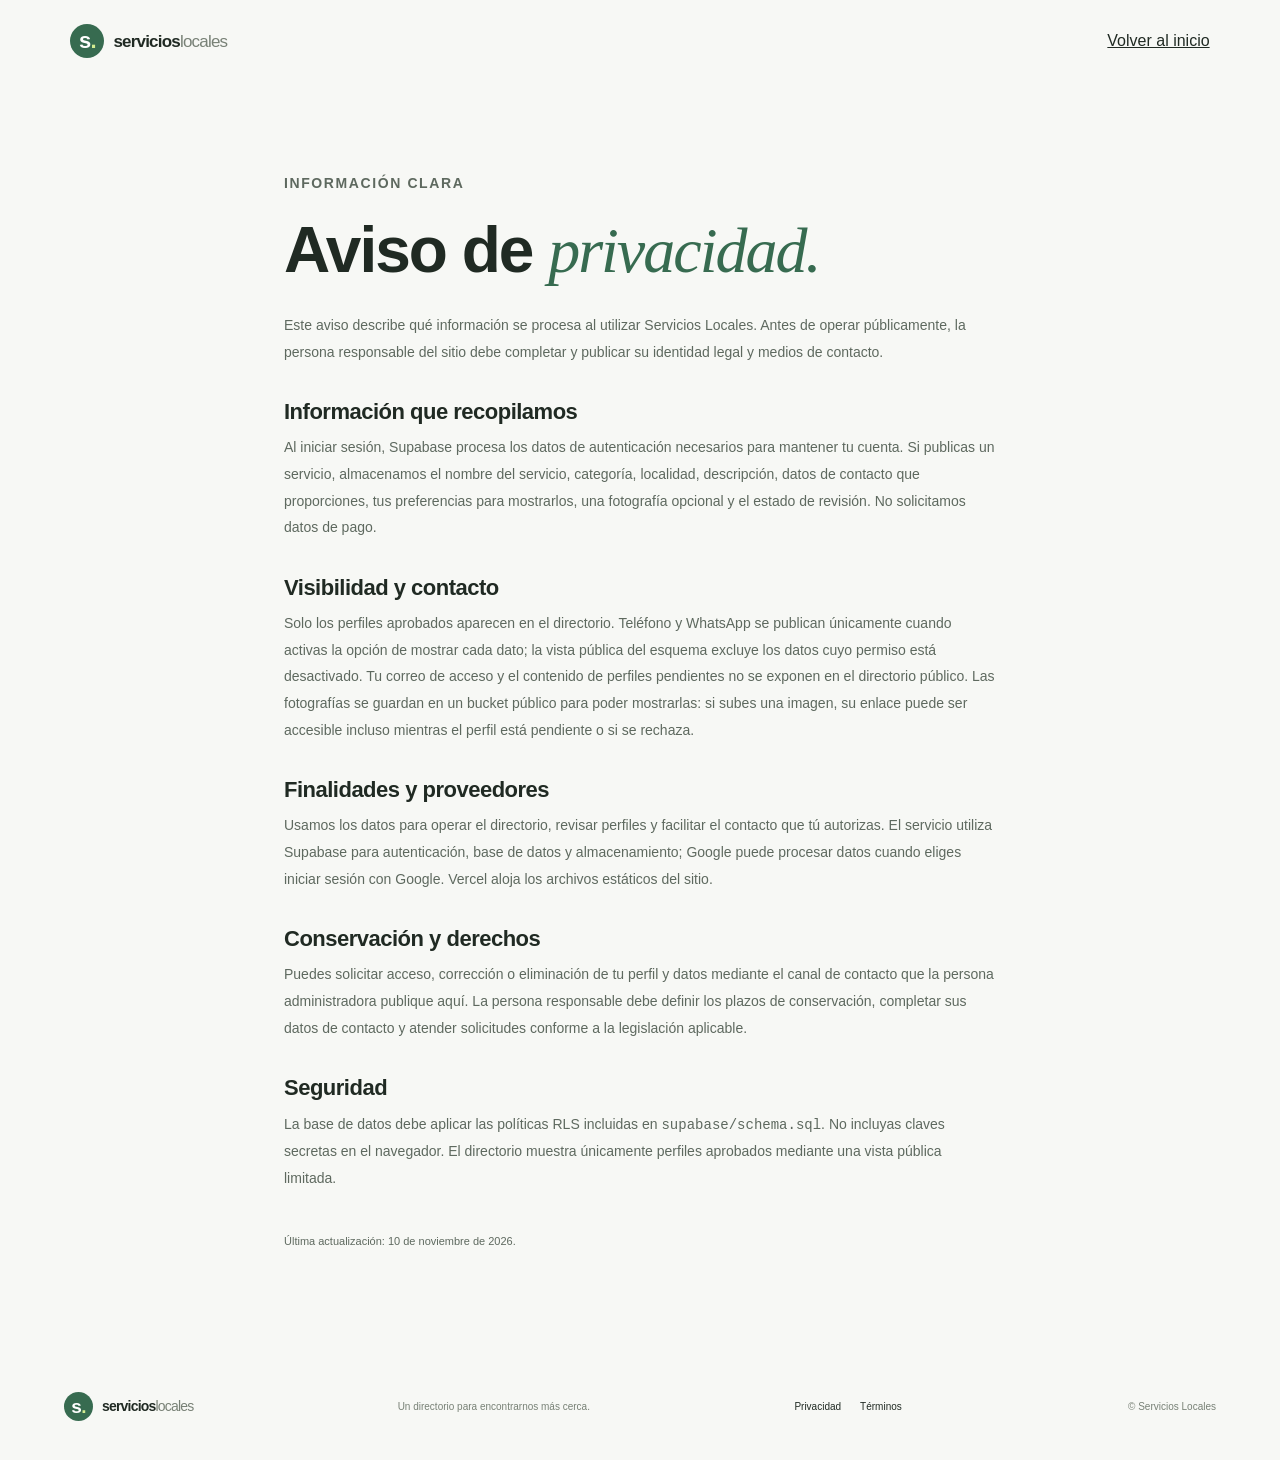
==== privacidad.html @ a19bece2 "Mejora sitio Servicios Locales para Vercel Co-authored-by: Copilot <223556219+Copilot@users.noreply." ====
<!doctype html>
<html lang="es">
<head>
  <meta charset="utf-8"><meta name="viewport" content="width=device-width, initial-scale=1">
  <title>Aviso de privacidad — Servicios Locales</title><link rel="icon" href="/favicon.svg" type="image/svg+xml"><link rel="stylesheet" href="/styles.css">
</head>
<body>
  <header class="site-header"><a class="brand" href="/"><span class="brand-mark" aria-hidden="true">s<span>.</span></span><span>servicios<span class="brand-light">locales</span></span></a><a href="/">Volver al inicio</a></header>
  <main class="legal-page"><p class="eyebrow">INFORMACIÓN CLARA</p><h1>Aviso de <em>privacidad.</em></h1>
    <p>Este aviso describe qué información se procesa al utilizar Servicios Locales. Antes de operar públicamente, la persona responsable del sitio debe completar y publicar su identidad legal y medios de contacto.</p>
    <h2>Información que recopilamos</h2><p>Al iniciar sesión, Supabase procesa los datos de autenticación necesarios para mantener tu cuenta. Si publicas un servicio, almacenamos el nombre del servicio, categoría, localidad, descripción, datos de contacto que proporciones, tus preferencias para mostrarlos, una fotografía opcional y el estado de revisión. No solicitamos datos de pago.</p>
    <h2>Visibilidad y contacto</h2><p>Solo los perfiles aprobados aparecen en el directorio. Teléfono y WhatsApp se publican únicamente cuando activas la opción de mostrar cada dato; la vista pública del esquema excluye los datos cuyo permiso está desactivado. Tu correo de acceso y el contenido de perfiles pendientes no se exponen en el directorio público. Las fotografías se guardan en un bucket público para poder mostrarlas: si subes una imagen, su enlace puede ser accesible incluso mientras el perfil está pendiente o si se rechaza.</p>
    <h2>Finalidades y proveedores</h2><p>Usamos los datos para operar el directorio, revisar perfiles y facilitar el contacto que tú autorizas. El servicio utiliza Supabase para autenticación, base de datos y almacenamiento; Google puede procesar datos cuando eliges iniciar sesión con Google. Vercel aloja los archivos estáticos del sitio.</p>
    <h2>Conservación y derechos</h2><p>Puedes solicitar acceso, corrección o eliminación de tu perfil y datos mediante el canal de contacto que la persona administradora publique aquí. La persona responsable debe definir los plazos de conservación, completar sus datos de contacto y atender solicitudes conforme a la legislación aplicable.</p>
    <h2>Seguridad</h2><p>La base de datos debe aplicar las políticas RLS incluidas en <code>supabase/schema.sql</code>. No incluyas claves secretas en el navegador. El directorio muestra únicamente perfiles aprobados mediante una vista pública limitada.</p>
    <p class="legal-updated">Última actualización: 10 de noviembre de 2026.</p>
  </main>
  <footer class="site-footer"><a class="brand brand-footer" href="/"><span class="brand-mark" aria-hidden="true">s<span>.</span></span><span>servicios<span class="brand-light">locales</span></span></a><p>Un directorio para encontrarnos más cerca.</p><nav aria-label="Enlaces legales"><a href="/privacidad">Privacidad</a><a href="/terminos">Términos</a></nav><span class="copyright">© Servicios Locales</span></footer>
</body>
</html>
---- styles.css ----
:root {
  color-scheme: light;
  --ink: #202a23;
  --muted: #647064;
  --paper: #f7f8f5;
  --white: #fff;
  --green: #376b50;
  --green-dark: #234a36;
  --lime: #d3eb91;
  --line: #e1e6dd;
  --serif: Georgia, "Times New Roman", serif;
  font-family: "DM Sans", sans-serif;
}
* { box-sizing: border-box; }
html { scroll-behavior: smooth; scroll-padding-top: 90px; }
body { margin: 0; color: var(--ink); background: var(--paper); }
a { color: inherit; }
button, input, select, textarea { font: inherit; }
button, select { cursor: pointer; }
:focus-visible { outline: 3px solid #679657; outline-offset: 3px; }
.sr-only { position: absolute; width: 1px; height: 1px; padding: 0; margin: -1px; overflow: hidden; clip: rect(0,0,0,0); white-space: nowrap; border: 0; }
.skip-link { position: absolute; z-index: 20; top: -50px; left: 16px; padding: 12px 16px; background: var(--white); border-radius: 6px; }
.skip-link:focus { top: 10px; }
.site-header { height: 82px; padding: 0 max(calc((100vw - 1200px)/2), 5.5vw); display: flex; align-items: center; justify-content: space-between; background: var(--paper); }
.brand { display: inline-flex; gap: 9px; align-items: center; text-decoration: none; font: 800 17px/1 "Manrope", sans-serif; letter-spacing: -.8px; }
.brand-light { font-weight: 500; color: #788176; }
.brand-mark { display: flex; align-items: center; justify-content: center; width: 34px; height: 34px; color: var(--white); background: var(--green); border-radius: 50%; font: 800 22px/1 "Manrope", sans-serif; }
.brand-mark span { color: var(--lime); }
.primary-nav { display: flex; align-items: center; gap: 35px; font-size: 13px; }
.primary-nav a, .site-footer nav a { text-decoration: none; }
.primary-nav a:hover, .site-footer nav a:hover { color: var(--green); }
.button { min-height: 48px; display: inline-flex; gap: 18px; align-items: center; justify-content: center; padding: 0 21px; border: 0; border-radius: 4px; font-weight: 700; font-size: 13px; text-decoration: none; transition: transform .18s, background .18s; }
.button:hover { transform: translateY(-2px); }
.button-dark { color: var(--white); background: var(--green-dark); }
.button-dark:hover { background: var(--green); }
.button-small { min-height: 40px; padding: 0 16px; }
.button-light { color: var(--ink); background: var(--white); }
.button-wide { width: 100%; margin-top: 12px; }
.menu-toggle { display: none; }
.hero { position: relative; min-height: 572px; display: grid; grid-template-columns: 1fr 1fr; align-items: center; padding: 58px max(calc((100vw - 1200px)/2), 5.5vw) 80px; overflow: hidden; background: #eaf0e6; }
.hero-copy { position: relative; z-index: 2; padding-bottom: 12px; }
.eyebrow { margin: 0 0 18px; color: var(--green); font-size: 10px; font-weight: 700; letter-spacing: 1.6px; }
.eyebrow-dot { display: inline-block; width: 7px; height: 7px; margin-right: 7px; background: #82a55c; border-radius: 50%; }
h1, h2, h3, p { margin-top: 0; }
h1, h2 { font-family: "Manrope", sans-serif; letter-spacing: -2px; }
.hero h1 { margin: 0; font-size: clamp(52px, 6vw, 78px); line-height: 1.04; font-weight: 600; }
h1 em, h2 em { color: var(--green); font-family: var(--serif); font-weight: 400; }
.hero-intro { max-width: 410px; margin: 23px 0 22px; color: #5d675d; font-size: 15px; line-height: 1.75; }
.hero-link { display: inline-flex; gap: 15px; align-items: center; color: var(--green-dark); font-size: 13px; font-weight: 700; text-decoration: none; }
.hero-link span { font-size: 19px; transition: transform .2s; }
.hero-link:hover span { transform: translateY(3px); }
.hero-proof { display: flex; align-items: center; gap: 12px; margin-top: 50px; color: #59645a; font-size: 11px; }
.avatar-stack { display: inline-flex; padding-left: 4px; }
.avatar-stack i { display: grid; place-items: center; width: 25px; height: 25px; margin-left: -5px; border: 2px solid #eaf0e6; border-radius: 50%; background: #c68359; color: white; font: 700 9px "DM Sans", sans-serif; }
.avatar-stack i:nth-child(2) { background: #68856b; }.avatar-stack i:nth-child(3) { background: #d19b54; }
.hero-art { position: relative; width: min(100%, 500px); height: 430px; justify-self: end; }
.art-sun { position: absolute; top: 31px; right: 68px; width: 250px; height: 250px; border-radius: 50%; background: #d5e6ca; }
.art-shape { position: absolute; z-index: 1; background: #b7cba7; }
.art-shape-one { top: 137px; left: 57px; width: 130px; height: 230px; border-radius: 80% 0 80% 0; transform: rotate(-37deg); }
.art-shape-two { top: 96px; right: 34px; width: 105px; height: 230px; border-radius: 0 80% 0 80%; transform: rotate(38deg); background: #8fab83; }
.art-flower { position: absolute; z-index: 2; top: 107px; left: 155px; width: 174px; height: 174px; }
.art-flower span { position: absolute; top: 0; left: 66px; width: 43px; height: 83px; border-radius: 50%; background: #d27858; transform-origin: 21px 87px; }
.art-flower span:nth-child(2) { transform: rotate(72deg); }.art-flower span:nth-child(3) { transform: rotate(144deg); }.art-flower span:nth-child(4) { transform: rotate(216deg); }.art-flower span:nth-child(5) { transform: rotate(288deg); }
.art-flower b { position: absolute; z-index: 1; top: 67px; left: 65px; width: 44px; height: 44px; border-radius: 50%; background: #e9c470; }
.art-leaf { position: absolute; z-index: 3; background: #608262; }
.art-leaf-one { top: 252px; left: 123px; width: 42px; height: 100px; border-radius: 100% 0 100% 0; transform: rotate(-20deg); }
.art-leaf-two { top: 221px; right: 71px; width: 39px; height: 96px; border-radius: 0 100% 0 100%; transform: rotate(18deg); background: #527452; }
.art-caption { position: absolute; right: 0; bottom: 8px; display: flex; align-items: center; gap: 12px; color: #64725d; font-size: 8px; line-height: 1.7; letter-spacing: 1px; }
.caption-line { width: 28px; height: 1px; background: #87977d; }
.art-sparkle { position: absolute; color: #c78d57; }.sparkle-one { top: 74px; left: 87px; font-size: 24px; }.sparkle-two { right: 47px; bottom: 116px; font-size: 16px; }
.hero-bottom { position: absolute; right: max(calc((100vw - 1200px)/2), 5.5vw); bottom: 22px; left: max(calc((100vw - 1200px)/2), 5.5vw); display: flex; justify-content: space-between; color: #778273; font-size: 8px; letter-spacing: 1.5px; }
.section-wrap { max-width: 1200px; margin: 0 auto; padding: 105px 24px 110px; }
.section-heading { display: flex; justify-content: space-between; align-items: end; margin-bottom: 40px; }
.section-heading .eyebrow { margin-bottom: 15px; }
h2 { margin-bottom: 0; font-size: clamp(36px, 4vw, 49px); line-height: 1.15; font-weight: 600; }
.section-note { margin: 0 0 5px; color: var(--muted); font-size: 13px; line-height: 1.8; }
.search-panel { display: grid; grid-template-columns: 1.25fr 1fr 1fr auto; align-items: center; gap: 0; min-height: 77px; padding: 10px; background: var(--white); border: 1px solid var(--line); box-shadow: 0 9px 28px #273a2810; }
.search-field { display: flex; align-items: center; gap: 11px; min-width: 0; padding: 0 16px; border-right: 1px solid var(--line); }
.field-icon { color: #78867a; font-size: 24px; }
.search-field input, .search-field select { width: 100%; min-width: 0; padding: 10px 0; border: 0; outline: 0; color: var(--ink); background: transparent; font-size: 12px; }
.search-field input::placeholder { color: #8a9389; }
.search-category { border: 0; }
.search-category select { color: #626d62; }
.search-button { min-width: 112px; }
.directory-toolbar { display: flex; align-items: center; justify-content: space-between; padding: 28px 0 20px; }
.results-summary { margin: 0; font-size: 13px; font-weight: 700; }
.directory-actions { display: flex; align-items: center; gap: 12px; }
.sort-label { color: var(--muted); font-size: 11px; }
.directory-actions select { padding: 8px 26px 8px 8px; border: 0; color: var(--ink); background: transparent; font-size: 11px; }
.text-button { padding: 8px 0; border: 0; color: var(--green); background: transparent; font-size: 11px; font-weight: 700; text-decoration: underline; text-underline-offset: 3px; }
.service-grid { display: grid; grid-template-columns: repeat(3, 1fr); gap: 20px; }
.service-card { min-width: 0; overflow: hidden; background: var(--white); border: 1px solid #e9ece6; cursor: pointer; transition: transform .2s, box-shadow .2s; }
.service-card:hover, .service-card:focus-visible { transform: translateY(-4px); box-shadow: 0 14px 34px #233c2914; }
.card-image { position: relative; height: 185px; display: grid; place-items: center; overflow: hidden; background: #e6ecdf; }
.service-card:nth-child(3n+2) .card-image { background: #f0e7dc; }.service-card:nth-child(3n) .card-image { background: #e1eae8; }
.card-image img { width: 100%; height: 100%; object-fit: cover; }
.service-initial { color: #668368; font: 500 88px/1 var(--serif); }
.card-category { position: absolute; top: 14px; left: 14px; padding: 7px 10px; border-radius: 2px; color: #354c37; background: #ffffffed; font-size: 9px; font-weight: 700; }
.card-content { padding: 17px 18px 16px; }
.card-location { margin-bottom: 9px; color: #798579; font-size: 10px; }
.card-content h3 { margin-bottom: 8px; font: 700 18px/1.3 "Manrope", sans-serif; letter-spacing: -.4px; }
.card-description { min-height: 41px; margin-bottom: 16px; color: #687267; font-size: 11px; line-height: 1.65; }
.card-footer { display: flex; align-items: center; justify-content: space-between; min-height: 27px; padding-top: 11px; border-top: 1px solid #edf0eb; }
.card-category-text { color: #52654f; font-size: 10px; }
.card-contact { color: var(--green); font-size: 10px; font-weight: 700; text-decoration: none; }
.card-contact:hover { text-decoration: underline; }
.empty-state { grid-column: 1/-1; padding: 58px 20px; text-align: center; background: white; }
.empty-state > span { color: #77916b; font-size: 30px; }.empty-state h3 { margin: 12px 0 8px; font: 700 19px "Manrope", sans-serif; }.empty-state p { margin: 0; color: var(--muted); font-size: 13px; }
.notice { margin-top: 14px; padding: 13px 15px; border-radius: 3px; font-size: 12px; line-height: 1.6; }
.notice-info { color: #38593c; background: #e8f0e4; }.notice-error { color: #812f2c; background: #f8e9e6; }
.community-banner { position: relative; display: grid; grid-template-columns: 1fr 1fr; gap: 30px; align-items: center; min-height: 278px; padding: 60px max(calc((100vw - 1200px)/2), 7vw); overflow: hidden; color: white; background: var(--green-dark); }
.community-banner .eyebrow { color: #c3d9aa; }.community-banner h2 { font-size: clamp(35px, 4vw, 46px); }
.community-cta { max-width: 380px; justify-self: end; }.community-cta p { margin-bottom: 22px; color: #d2ddd1; font-size: 13px; line-height: 1.8; }
.community-doodle { position: absolute; top: 20px; right: 12%; color: #54755b; font-size: 180px; line-height: 1; }
.site-footer { display: grid; grid-template-columns: 1fr 1.2fr 1fr auto; gap: 18px; align-items: center; min-height: 110px; max-width: 1200px; margin: 0 auto; padding: 20px 24px; }
.brand-footer { font-size: 14px; }.brand-footer .brand-mark { width: 29px; height: 29px; font-size: 19px; }
.site-footer p, .copyright { margin: 0; color: #788176; font-size: 10px; }.site-footer nav { display: flex; gap: 19px; font-size: 10px; }
.site-dialog { width: min(92vw, 480px); max-height: 90vh; padding: 34px; overflow-y: auto; border: 0; border-radius: 5px; color: var(--ink); background: var(--paper); box-shadow: 0 20px 70px #17291b40; }
.site-dialog::backdrop { background: #17231ccc; }
.site-dialog h2 { margin: 0 0 12px; font-size: 30px; letter-spacing: -1px; }
.dialog-description { color: var(--muted); font-size: 13px; line-height: 1.7; }
.dialog-close-form { position: absolute; top: 15px; right: 15px; }
.dialog-close { width: 32px; height: 32px; border: 0; border-radius: 50%; color: var(--ink); background: #e8ece5; font-size: 22px; }
.profile-dialog { width: min(94vw, 610px); }
.profile-dialog form:not(.dialog-close-form) { display: grid; gap: 8px; }
.profile-dialog label { margin-top: 6px; font-size: 12px; font-weight: 700; }
.profile-dialog input:not([type="checkbox"]), .profile-dialog select, .profile-dialog textarea { width: 100%; min-height: 42px; padding: 10px 11px; border: 1px solid #dce2d8; border-radius: 3px; background: white; color: var(--ink); font-size: 13px; }
.profile-dialog textarea { resize: vertical; }.profile-dialog input[type="file"] { padding: 8px; }
.field-hint { color: var(--muted); font-size: 10px; }
.form-two-col { display: grid; grid-template-columns: 1fr 1fr; gap: 14px; }
.checkbox-label { display: flex; align-items: flex-start; gap: 8px; color: #485548; font-size: 11px !important; font-weight: 400 !important; line-height: 1.5; }
.checkbox-label input { flex: 0 0 auto; margin: 2px 0 0; accent-color: var(--green); }
.checkbox-label a { color: var(--green); }
.consent-label { margin-top: 10px !important; }
.form-message { min-height: 16px; margin: 8px 0 0; color: #8b3732; font-size: 12px; line-height: 1.5; }
.admin-card { margin: 12px 0; padding: 16px; background: white; border: 1px solid var(--line); }
.admin-card h3 { margin-bottom: 5px; font: 700 16px "Manrope", sans-serif; }.admin-card p { margin-bottom: 8px; color: var(--muted); font-size: 12px; line-height: 1.6; }
.admin-actions { display: flex; gap: 9px; }.admin-actions button { padding: 8px 12px; border: 0; border-radius: 3px; color: white; background: var(--green); }.admin-actions button:last-child { background: #91534c; }
.legal-page, .error-page { max-width: 760px; min-height: 65vh; margin: 0 auto; padding: 88px 24px; }
.legal-page h1, .error-page h1 { margin: 0 0 26px; font-size: clamp(42px, 6vw, 64px); line-height: 1.1; }
.legal-page h2 { margin: 34px 0 10px; font-size: 22px; letter-spacing: -.5px; }
.legal-page p, .error-page > p:not(.eyebrow) { color: #5e695f; font-size: 14px; line-height: 1.9; }
.legal-updated { margin-top: 40px; font-size: 11px !important; }
.error-page { display: flex; min-height: 78vh; flex-direction: column; align-items: flex-start; justify-content: center; }
.error-page .brand { margin-bottom: 75px; }
.error-page .button { margin-top: 12px; }
.service-dialog { width: min(92vw, 560px); }
.detail-image { display: block; width: 100%; max-height: 260px; margin: 0 0 22px; object-fit: cover; background: #e6ecdf; }
.detail-placeholder { display: grid; min-height: 190px; place-items: center; color: #668368; font: 500 90px var(--serif); }
.service-dialog .eyebrow { margin-bottom: 9px; }
.service-dialog h2 { margin-bottom: 12px; }
.detail-description { color: var(--muted); font-size: 14px; line-height: 1.8; white-space: pre-wrap; }
.detail-actions { display: flex; flex-wrap: wrap; align-items: center; gap: 9px; margin-top: 20px; }
.detail-actions .button { min-height: 40px; padding: 0 14px; }.detail-actions .button-light { border: 1px solid var(--line); }
.detail-actions p { width: 100%; color: var(--muted); font-size: 12px; }
.detail-actions .text-button { margin-left: auto; }
@media (max-width: 820px) {
  .site-header { padding: 0 24px; }
  .menu-toggle { z-index: 5; display: grid; gap: 5px; width: 42px; height: 42px; align-content: center; justify-content: center; border: 1px solid var(--line); background: transparent; }
  .menu-toggle span { display: block; width: 18px; height: 2px; background: var(--ink); }
  .primary-nav { position: absolute; z-index: 4; top: 70px; right: 16px; left: 16px; display: none; align-items: stretch; gap: 0; padding: 10px 18px 18px; background: white; box-shadow: 0 14px 30px #233b291c; }
  .primary-nav.nav-open { display: flex; flex-direction: column; }
  .primary-nav a { padding: 14px 0; }.primary-nav .button { margin-top: 8px; }
  .hero { grid-template-columns: 1.1fr .9fr; padding-right: 24px; padding-left: 24px; }
  .hero-art { transform: scale(.85); transform-origin: center right; }
  .hero-bottom { right: 24px; left: 24px; }
  .section-wrap { padding-right: 24px; padding-left: 24px; }
  .search-panel { grid-template-columns: 1fr 1fr; gap: 4px; padding: 12px; }
  .search-field { min-height: 48px; border-right: 0; border-bottom: 1px solid var(--line); }
  .search-button { grid-column: 1/-1; }
  .service-grid { grid-template-columns: repeat(2, 1fr); }
  .site-footer { grid-template-columns: 1fr 1fr; padding: 24px; }
}
@media (max-width: 560px) {
  .site-header { height: 70px; padding: 0 18px; }.brand { font-size: 15px; }.brand-mark { width: 30px; height: 30px; }
  .hero { display: block; min-height: 675px; padding: 55px 22px 65px; }
  .hero h1 { font-size: clamp(44px, 12vw, 55px); }.hero-intro { max-width: 330px; font-size: 14px; }.hero-proof { margin-top: 29px; }
  .hero-art { position: absolute; right: 5px; bottom: 41px; width: 320px; height: 300px; transform: scale(.76); transform-origin: bottom right; }
  .art-sun { top: 0; right: 35px; }.art-shape-one { top: 105px; left: 25px; }.art-shape-two { top: 70px; right: 8px; }
  .art-flower { top: 80px; left: 105px; }.art-caption { right: 11px; bottom: 0; }.art-leaf-one { top: 220px; left: 75px; }.art-leaf-two { top: 190px; right: 48px; }
  .hero-bottom { bottom: 15px; font-size: 7px; }.hero-bottom span:last-child { text-align: right; }
  .section-wrap { padding: 69px 18px 75px; }.section-heading { display: block; margin-bottom: 28px; }.section-heading h2 { font-size: 39px; }.section-note { margin-top: 16px; }
  .search-panel { grid-template-columns: 1fr; }.search-field { padding: 0 10px; }.search-category { border-bottom: 0; }.search-button { grid-column: auto; }
  .directory-toolbar { align-items: flex-start; gap: 10px; flex-direction: column; padding: 23px 0 15px; }.directory-actions { width: 100%; justify-content: space-between; }
  .service-grid { grid-template-columns: 1fr; gap: 14px; }.card-image { height: 205px; }
  .community-banner { display: block; min-height: auto; padding: 56px 24px; }.community-banner h2 { font-size: 38px; }.community-cta { margin-top: 24px; }.community-doodle { top: 30px; right: 5px; font-size: 120px; }
  .site-footer { grid-template-columns: 1fr 1fr; gap: 16px 8px; }.site-footer nav { gap: 12px; }.copyright { text-align: right; }
  .site-dialog { padding: 29px 22px; }.site-dialog h2 { font-size: 27px; }.form-two-col { grid-template-columns: 1fr; gap: 5px; }
}
@media (prefers-reduced-motion: reduce) { *, *::before, *::after { scroll-behavior: auto !important; transition-duration: .01ms !important; animation-duration: .01ms !important; } }
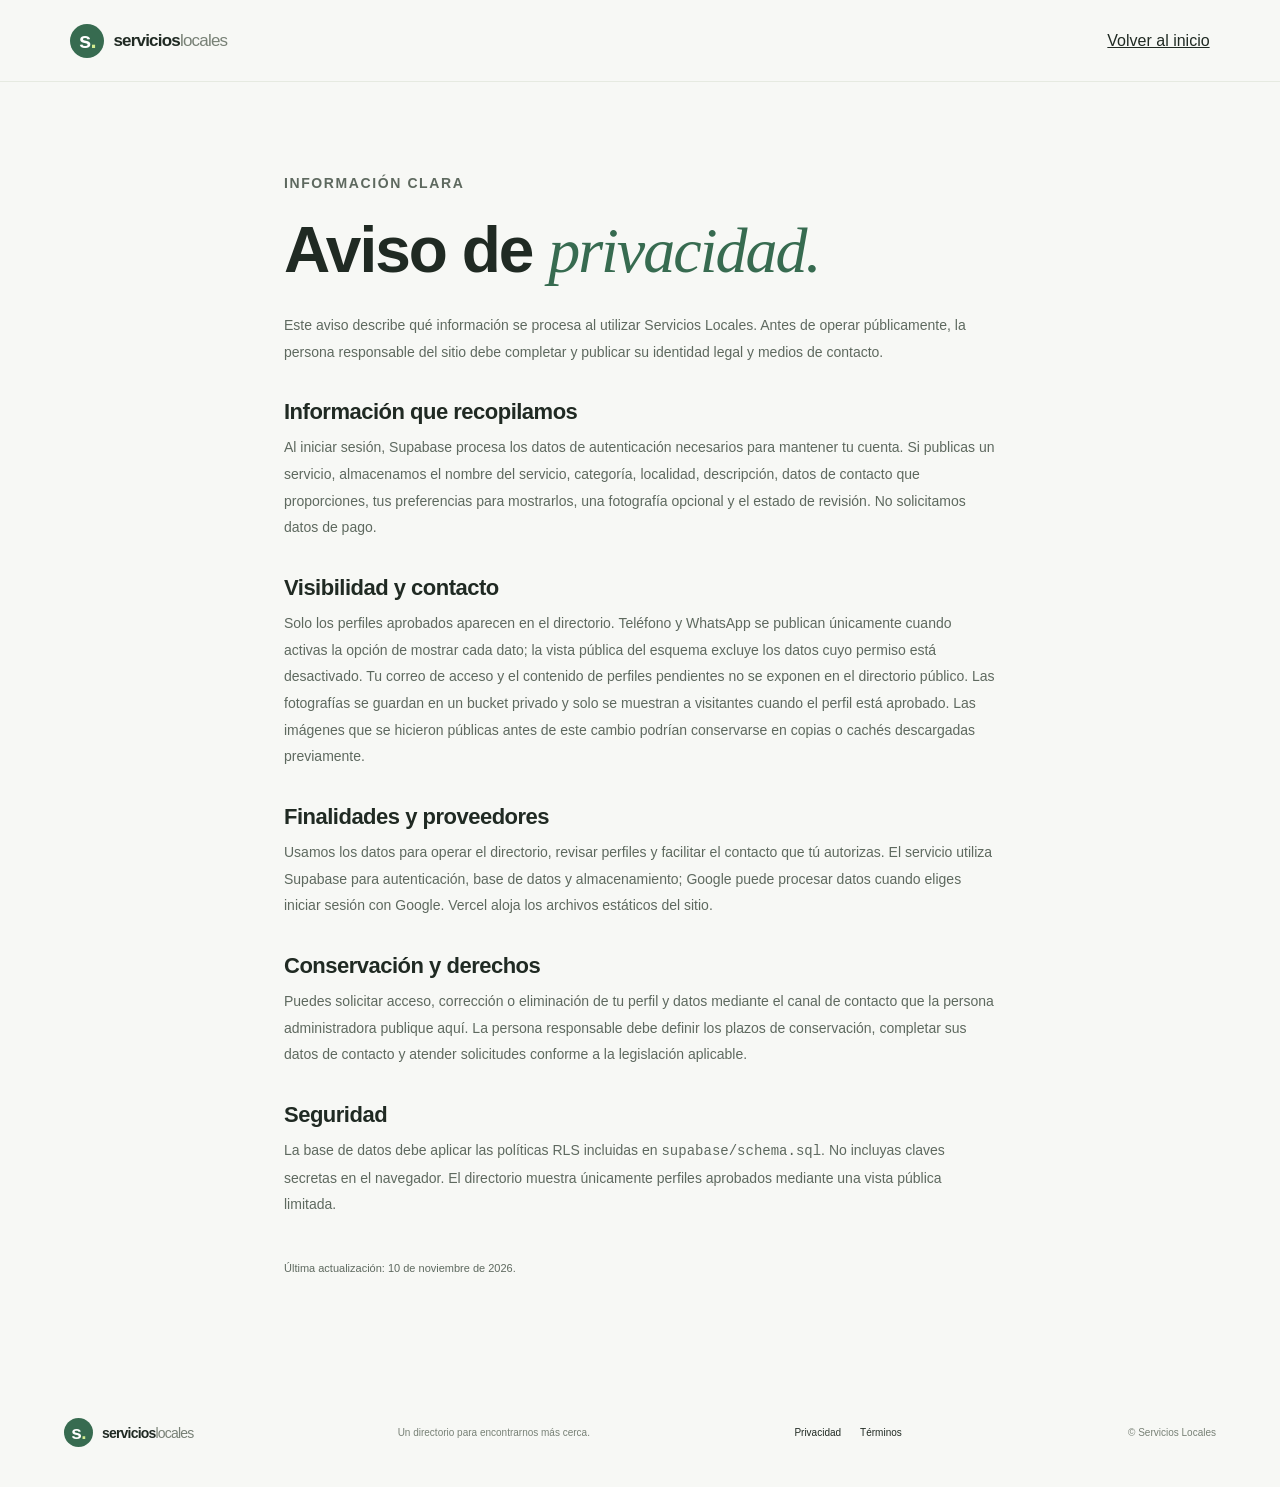
==== commit 53a24b26: "feat: secure profile photo delivery" ====
--- a/privacidad.html
+++ b/privacidad.html
@@ -9,7 +9,7 @@
   <main class="legal-page"><p class="eyebrow">INFORMACIÓN CLARA</p><h1>Aviso de <em>privacidad.</em></h1>
     <p>Este aviso describe qué información se procesa al utilizar Servicios Locales. Antes de operar públicamente, la persona responsable del sitio debe completar y publicar su identidad legal y medios de contacto.</p>
     <h2>Información que recopilamos</h2><p>Al iniciar sesión, Supabase procesa los datos de autenticación necesarios para mantener tu cuenta. Si publicas un servicio, almacenamos el nombre del servicio, categoría, localidad, descripción, datos de contacto que proporciones, tus preferencias para mostrarlos, una fotografía opcional y el estado de revisión. No solicitamos datos de pago.</p>
-    <h2>Visibilidad y contacto</h2><p>Solo los perfiles aprobados aparecen en el directorio. Teléfono y WhatsApp se publican únicamente cuando activas la opción de mostrar cada dato; la vista pública del esquema excluye los datos cuyo permiso está desactivado. Tu correo de acceso y el contenido de perfiles pendientes no se exponen en el directorio público. Las fotografías se guardan en un bucket público para poder mostrarlas: si subes una imagen, su enlace puede ser accesible incluso mientras el perfil está pendiente o si se rechaza.</p>
+    <h2>Visibilidad y contacto</h2><p>Solo los perfiles aprobados aparecen en el directorio. Teléfono y WhatsApp se publican únicamente cuando activas la opción de mostrar cada dato; la vista pública del esquema excluye los datos cuyo permiso está desactivado. Tu correo de acceso y el contenido de perfiles pendientes no se exponen en el directorio público. Las fotografías se guardan en un bucket privado y solo se muestran a visitantes cuando el perfil está aprobado. Las imágenes que se hicieron públicas antes de este cambio podrían conservarse en copias o cachés descargadas previamente.</p>
     <h2>Finalidades y proveedores</h2><p>Usamos los datos para operar el directorio, revisar perfiles y facilitar el contacto que tú autorizas. El servicio utiliza Supabase para autenticación, base de datos y almacenamiento; Google puede procesar datos cuando eliges iniciar sesión con Google. Vercel aloja los archivos estáticos del sitio.</p>
     <h2>Conservación y derechos</h2><p>Puedes solicitar acceso, corrección o eliminación de tu perfil y datos mediante el canal de contacto que la persona administradora publique aquí. La persona responsable debe definir los plazos de conservación, completar sus datos de contacto y atender solicitudes conforme a la legislación aplicable.</p>
     <h2>Seguridad</h2><p>La base de datos debe aplicar las políticas RLS incluidas en <code>supabase/schema.sql</code>. No incluyas claves secretas en el navegador. El directorio muestra únicamente perfiles aprobados mediante una vista pública limitada.</p>
--- a/styles.css
+++ b/styles.css
@@ -108,10 +108,42 @@
 .empty-state > span { color: #77916b; font-size: 30px; }.empty-state h3 { margin: 12px 0 8px; font: 700 19px "Manrope", sans-serif; }.empty-state p { margin: 0; color: var(--muted); font-size: 13px; }
 .notice { margin-top: 14px; padding: 13px 15px; border-radius: 3px; font-size: 12px; line-height: 1.6; }
 .notice-info { color: #38593c; background: #e8f0e4; }.notice-error { color: #812f2c; background: #f8e9e6; }
+.account-menu { position: relative; }
+.account-menu-toggle { min-height: 40px; display: inline-flex; align-items: center; gap: 8px; padding: 0 12px; border: 1px solid var(--line); border-radius: 7px; color: var(--ink); background: #fff; font-size: 12px; font-weight: 700; transition: border-color .18s ease, background .18s ease; }
+.account-menu-toggle:hover, .account-menu-toggle[aria-expanded="true"] { border-color: #b8cbb5; background: #f3f6f0; }
+.account-menu-toggle svg { width: 18px; height: 18px; color: var(--green); }
+.account-menu-chevron { margin-left: 2px; color: var(--muted); font-size: 16px; line-height: 1; transition: transform .18s ease; }
+.account-menu-toggle[aria-expanded="true"] .account-menu-chevron { transform: rotate(180deg); }
+.account-menu-panel { position: absolute; z-index: 12; top: calc(100% + 14px); right: 0; width: min(360px, calc(100vw - 32px)); padding: 8px; border: 1px solid #e4e9e1; border-radius: 13px; background: var(--white); box-shadow: 0 18px 48px #1c342526; animation: account-menu-enter .16s ease-out; }
+@keyframes account-menu-enter { from { opacity: 0; transform: translateY(-5px); } to { opacity: 1; transform: translateY(0); } }
+.account-status { display: grid; gap: 15px; margin: 0; padding: 18px; border: 0; border-radius: 8px; }
+.account-status-copy p { margin: 0; }
+.account-status-label { margin-bottom: 4px !important; color: var(--muted); font-size: 10px; font-weight: 700; letter-spacing: .7px; text-transform: uppercase; }
+.account-state { font-size: 14px; font-weight: 700; }
+.account-status-message { margin-top: 4px !important; font-size: 13px; font-weight: 600; }
+.account-status-badge { display: inline-block; margin-top: 7px; padding: 3px 8px; border-radius: 12px; color: #38593c; background: #d3eb91; font-size: 10px; font-weight: 700; }
+.account-status-description { margin-top: 6px !important; color: #52654f; font-size: 12px; line-height: 1.6; }
+.account-status-badge { width: fit-content; }
+.site-header { position: sticky; z-index: 10; top: 0; border-bottom: 1px solid #e1e6ddcc; background: #f7f8f5ed; backdrop-filter: blur(14px); }
+.primary-nav a, .text-button { transition: color .18s ease; }
+.primary-nav .button { color: var(--white); }
+.button { border-radius: 7px; transition: transform .18s ease, background .18s ease, box-shadow .18s ease; }
+.button-dark { box-shadow: 0 4px 12px #234a361c; }
+.button-dark:hover { box-shadow: 0 7px 18px #234a3630; }
+.hero { min-height: 540px; background: radial-gradient(ellipse at 82% 45%, #f5f7ee 0, transparent 38%), #eaf0e6; }
+.search-panel { border-radius: 12px; box-shadow: 0 12px 32px #273a2812; }
+.search-field:focus-within { border-radius: 7px; background: #f7f8f5; }
+.service-card { border-radius: 10px; box-shadow: 0 3px 12px #233c2908; }
+.service-card:hover, .service-card:focus-visible { box-shadow: 0 14px 34px #233c2918; }
+.card-category { border-radius: 20px; }
+#account-status-action { width: 100%; margin-top: 0; }
+.site-dialog { border-radius: 12px; }
+.profile-dialog input:not([type="checkbox"]), .profile-dialog select, .profile-dialog textarea { border-radius: 7px; }
+.menu-toggle { border-radius: 8px; }
+[hidden] { display: none !important; }
 .community-banner { position: relative; display: grid; grid-template-columns: 1fr 1fr; gap: 30px; align-items: center; min-height: 278px; padding: 60px max(calc((100vw - 1200px)/2), 7vw); overflow: hidden; color: white; background: var(--green-dark); }
 .community-banner .eyebrow { color: #c3d9aa; }.community-banner h2 { font-size: clamp(35px, 4vw, 46px); }
 .community-cta { max-width: 380px; justify-self: end; }.community-cta p { margin-bottom: 22px; color: #d2ddd1; font-size: 13px; line-height: 1.8; }
-.community-doodle { position: absolute; top: 20px; right: 12%; color: #54755b; font-size: 180px; line-height: 1; }
 .site-footer { display: grid; grid-template-columns: 1fr 1.2fr 1fr auto; gap: 18px; align-items: center; min-height: 110px; max-width: 1200px; margin: 0 auto; padding: 20px 24px; }
 .brand-footer { font-size: 14px; }.brand-footer .brand-mark { width: 29px; height: 29px; font-size: 19px; }
 .site-footer p, .copyright { margin: 0; color: #788176; font-size: 10px; }.site-footer nav { display: flex; gap: 19px; font-size: 10px; }
@@ -161,6 +193,9 @@
   .primary-nav { position: absolute; z-index: 4; top: 70px; right: 16px; left: 16px; display: none; align-items: stretch; gap: 0; padding: 10px 18px 18px; background: white; box-shadow: 0 14px 30px #233b291c; }
   .primary-nav.nav-open { display: flex; flex-direction: column; }
   .primary-nav a { padding: 14px 0; }.primary-nav .button { margin-top: 8px; }
+  .account-menu-toggle { width: 100%; justify-content: flex-start; }
+  .account-menu-panel { position: static; width: 100%; margin: 7px 0 10px; padding: 5px; box-shadow: 0 8px 20px #1c342514; animation: none; }
+  .account-status { padding: 15px; }
   .hero { grid-template-columns: 1.1fr .9fr; padding-right: 24px; padding-left: 24px; }
   .hero-art { transform: scale(.85); transform-origin: center right; }
   .hero-bottom { right: 24px; left: 24px; }
@@ -183,7 +218,7 @@
   .search-panel { grid-template-columns: 1fr; }.search-field { padding: 0 10px; }.search-category { border-bottom: 0; }.search-button { grid-column: auto; }
   .directory-toolbar { align-items: flex-start; gap: 10px; flex-direction: column; padding: 23px 0 15px; }.directory-actions { width: 100%; justify-content: space-between; }
   .service-grid { grid-template-columns: 1fr; gap: 14px; }.card-image { height: 205px; }
-  .community-banner { display: block; min-height: auto; padding: 56px 24px; }.community-banner h2 { font-size: 38px; }.community-cta { margin-top: 24px; }.community-doodle { top: 30px; right: 5px; font-size: 120px; }
+  .community-banner { display: block; min-height: auto; padding: 56px 24px; }.community-banner h2 { font-size: 38px; }.community-cta { margin-top: 24px; }
   .site-footer { grid-template-columns: 1fr 1fr; gap: 16px 8px; }.site-footer nav { gap: 12px; }.copyright { text-align: right; }
   .site-dialog { padding: 29px 22px; }.site-dialog h2 { font-size: 27px; }.form-two-col { grid-template-columns: 1fr; gap: 5px; }
 }
